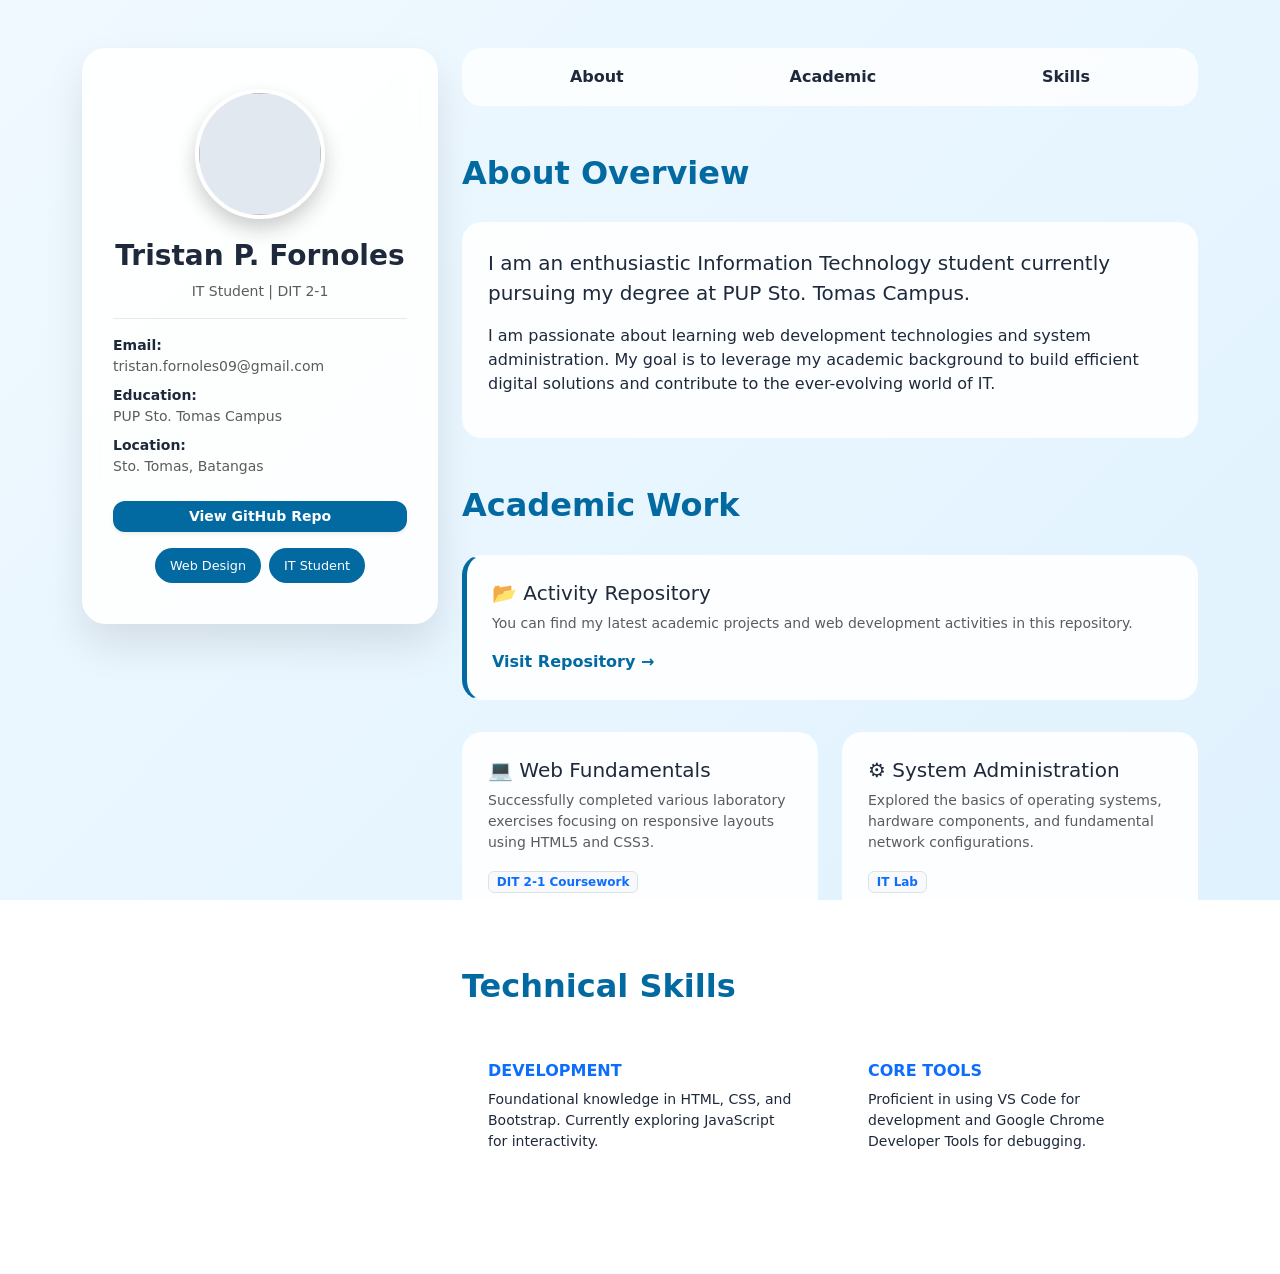
==== A02/index.html @ 81a54906 "Restored midterm-project folder to repository" ====
<!DOCTYPE html>
<html lang="en">

<head>
    <meta charset="UTF-8">
    <meta name="viewport" content="width=device-width, initial-scale=1">
    <title>Tristan P. Fornoles | Portfolio</title>

    <link href="https://cdn.jsdelivr.net/npm/bootstrap@5.3.2/dist/css/bootstrap.min.css" rel="stylesheet">
    <link href="https://unpkg.com/aos@2.3.1/dist/aos.css" rel="stylesheet">

    <style>
        :root {
            --bg-color: linear-gradient(135deg, #f0f9ff 0%, #e0f2fe 100%);
            --card-bg: rgba(255, 255, 255, 0.9);
            --text-main: #1e293b;
            --text-muted: #64748b;
            --primary-blue: #0369a1;
            --accent-blue: #38bdf8;
            --nav-bg: rgba(255, 255, 255, 0.8);
        }

        body {
            background: var(--bg-color);
            background-attachment: fixed;
            color: var(--text-main);
            font-family: 'Inter', system-ui, -apple-system, sans-serif;
            transition: all 0.3s ease;
            min-height: 100vh;
        }

        .profile-card {
            background: var(--card-bg);
            border-radius: 24px;
            padding: 40px 30px;
            box-shadow: 0 20px 40px rgba(0, 0, 0, 0.1);
            backdrop-filter: blur(12px);
            border: 1px solid rgba(255, 255, 255, 0.1);
            position: sticky;
            top: 20px;
            text-align: center;
        }

        .profile-img-container {
            width: 130px;
            height: 130px;
            border-radius: 50%;
            margin: 0 auto 20px;
            overflow: hidden;
            box-shadow: 0 10px 20px rgba(0, 0, 0, 0.2);
            border: 4px solid white;
            background-color: #e2e8f0;
        }

        .profile-img-container img {
            width: 100%;
            height: 100%;
            object-fit: cover;
            display: block;
        }

        .info-card {
            background: var(--card-bg);
            border-radius: 20px;
            padding: 25px;
            border: 1px solid rgba(255, 255, 255, 0.05);
            transition: transform 0.4s ease, border 0.3s ease;
            height: 100%;
        }

        .info-card:hover {
            transform: translateY(-8px);
            border-color: var(--accent-blue);
        }

        .navbar {
            background: var(--nav-bg) !important;
            backdrop-filter: blur(10px);
            border-radius: 20px;
            border: 1px solid rgba(255, 255, 255, 0.1);
        }

        .nav-link {
            color: var(--text-main) !important;
            font-weight: 600;
        }

        .section-title {
            color: var(--primary-blue);
            font-weight: 800;
            margin-bottom: 30px;
        }

        .badge-custom {
            background: var(--primary-blue);
            color: white;
            padding: 8px 15px;
            border-radius: 50px;
            font-size: 0.8rem;
        }

        .btn-repo {
            background-color: var(--primary-blue);
            color: white;
            border-radius: 12px;
            font-weight: 600;
            transition: all 0.3s;
        }

        .btn-repo:hover {
            background-color: var(--accent-blue);
            color: white;
            transform: scale(1.05);
        }

        html {
            scroll-behavior: smooth;
        }
    </style>
</head>

<body>

    <div class="container py-5">
        <div class="row">

            <div class="col-lg-4 mb-4" data-aos="fade-right">
                <div class="profile-card">

                    <div class="profile-img-container">
                        <img src="profile.jpg" alt="">👤
                    </div>

                    <h3 class="fw-bold">Tristan P. Fornoles</h3>
                    <p class="text-muted small">IT Student | DIT 2-1</p>

                    <hr style="opacity: 0.1;">

                    <div class="text-start small">
                        <p class="mb-2"><strong>Email:</strong><br><span
                                class="text-muted text-break">tristan.fornoles09@gmail.com</span></p>
                        <p class="mb-2"><strong>Education:</strong><br><span class="text-muted text-wrap">PUP Sto. Tomas
                                Campus</span></p>
                        <p class="mb-0"><strong>Location:</strong><br><span class="text-muted">Sto. Tomas,
                                Batangas</span></p>
                    </div>

                    <div class="mt-4">
                        <a href="https://tannnzxc.github.io/tan.github.io/" target="_blank" class="btn btn-repo btn-sm w-100 shadow-sm">View GitHub Repo</a>
                    </div>

                    <div class="d-flex justify-content-center gap-2 mt-3">
                        <span class="badge-custom">Web Design</span>
                        <span class="badge-custom">IT Student</span>
                    </div>
                </div>
            </div>

            <div class="col-lg-8">

                <nav class="navbar navbar-expand p-2 mb-5 px-4" data-aos="fade-down">
                    <div class="navbar-nav w-100 justify-content-around text-center">
                        <a class="nav-link" href="#about">About</a>
                        <a class="nav-link" href="#academic">Academic</a>
                        <a class="nav-link" href="#skills">Skills</a>
                    </div>
                </nav>

                <section id="about" class="mb-5" data-aos="fade-up">
                    <h2 class="section-title">About Overview</h2>
                    <div class="info-card">
                        <p class="lead">I am an enthusiastic Information Technology student currently pursuing my degree
                            at PUP Sto. Tomas Campus.</p>
                        <p>I am passionate about learning web development technologies and system administration. My
                            goal is to leverage my academic background to build efficient digital solutions and
                            contribute to the ever-evolving world of IT.</p>
                    </div>
                </section>

                <section id="academic" class="mb-5">
                    <h2 class="section-title" data-aos="fade-up">Academic Work</h2>
                    <div class="row g-4">
                        <div class="col-md-12 mb-2" data-aos="zoom-in">
                            <div class="info-card" style="border-left: 5px solid var(--primary-blue);">
                                <h5>📂 Activity Repository</h5>
                                <p class="text-muted small">You can find my latest academic projects and web development activities in this repository.</p>
                                <a href="https://tannnzxc.github.io/tan.github.io/" target="_blank" class="text-decoration-none fw-bold" style="color: var(--primary-blue);">Visit Repository →</a>
                            </div>
                        </div>

                        <div class="col-md-6" data-aos="zoom-in" data-aos-delay="100">
                            <div class="info-card">
                                <h5>💻 Web Fundamentals</h5>
                                <p class="text-muted small">Successfully completed various laboratory exercises focusing
                                    on responsive layouts using HTML5 and CSS3.</p>
                                <span class="badge bg-light text-primary border">DIT 2-1 Coursework</span>
                            </div>
                        </div>
                        <div class="col-md-6" data-aos="zoom-in" data-aos-delay="200">
                            <div class="info-card">
                                <h5>⚙️ System Administration</h5>
                                <p class="text-muted small">Explored the basics of operating systems, hardware
                                    components, and fundamental network configurations.</p>
                                <span class="badge bg-light text-primary border">IT Lab</span>
                            </div>
                        </div>
                    </div>
                </section>

                <section id="skills" class="mb-5">
                    <h2 class="section-title" data-aos="fade-up">Technical Skills</h2>
                    <div class="row g-4">
                        <div class="col-md-6" data-aos="fade-right">
                            <div class="info-card">
                                <h6 class="fw-bold text-primary">DEVELOPMENT</h6>
                                <p class="small mb-0">Foundational knowledge in HTML, CSS, and Bootstrap. Currently
                                    exploring JavaScript for interactivity.</p>
                            </div>
                        </div>
                        <div class="col-md-6" data-aos="fade-left">
                            <div class="info-card">
                                <h6 class="fw-bold text-primary">CORE TOOLS</h6>
                                <p class="small mb-0">Proficient in using VS Code for development and Google Chrome
                                    Developer Tools for debugging.</p>
                            </div>
                        </div>
                    </div>
                </section>

            </div>
        </div>
    </div>

    <script src="https://unpkg.com/aos@2.3.1/dist/aos.js"></script>
    <script>
        // Initialize Animations
        AOS.init({ duration: 800, once: true });
    </script>
</body>

</html>
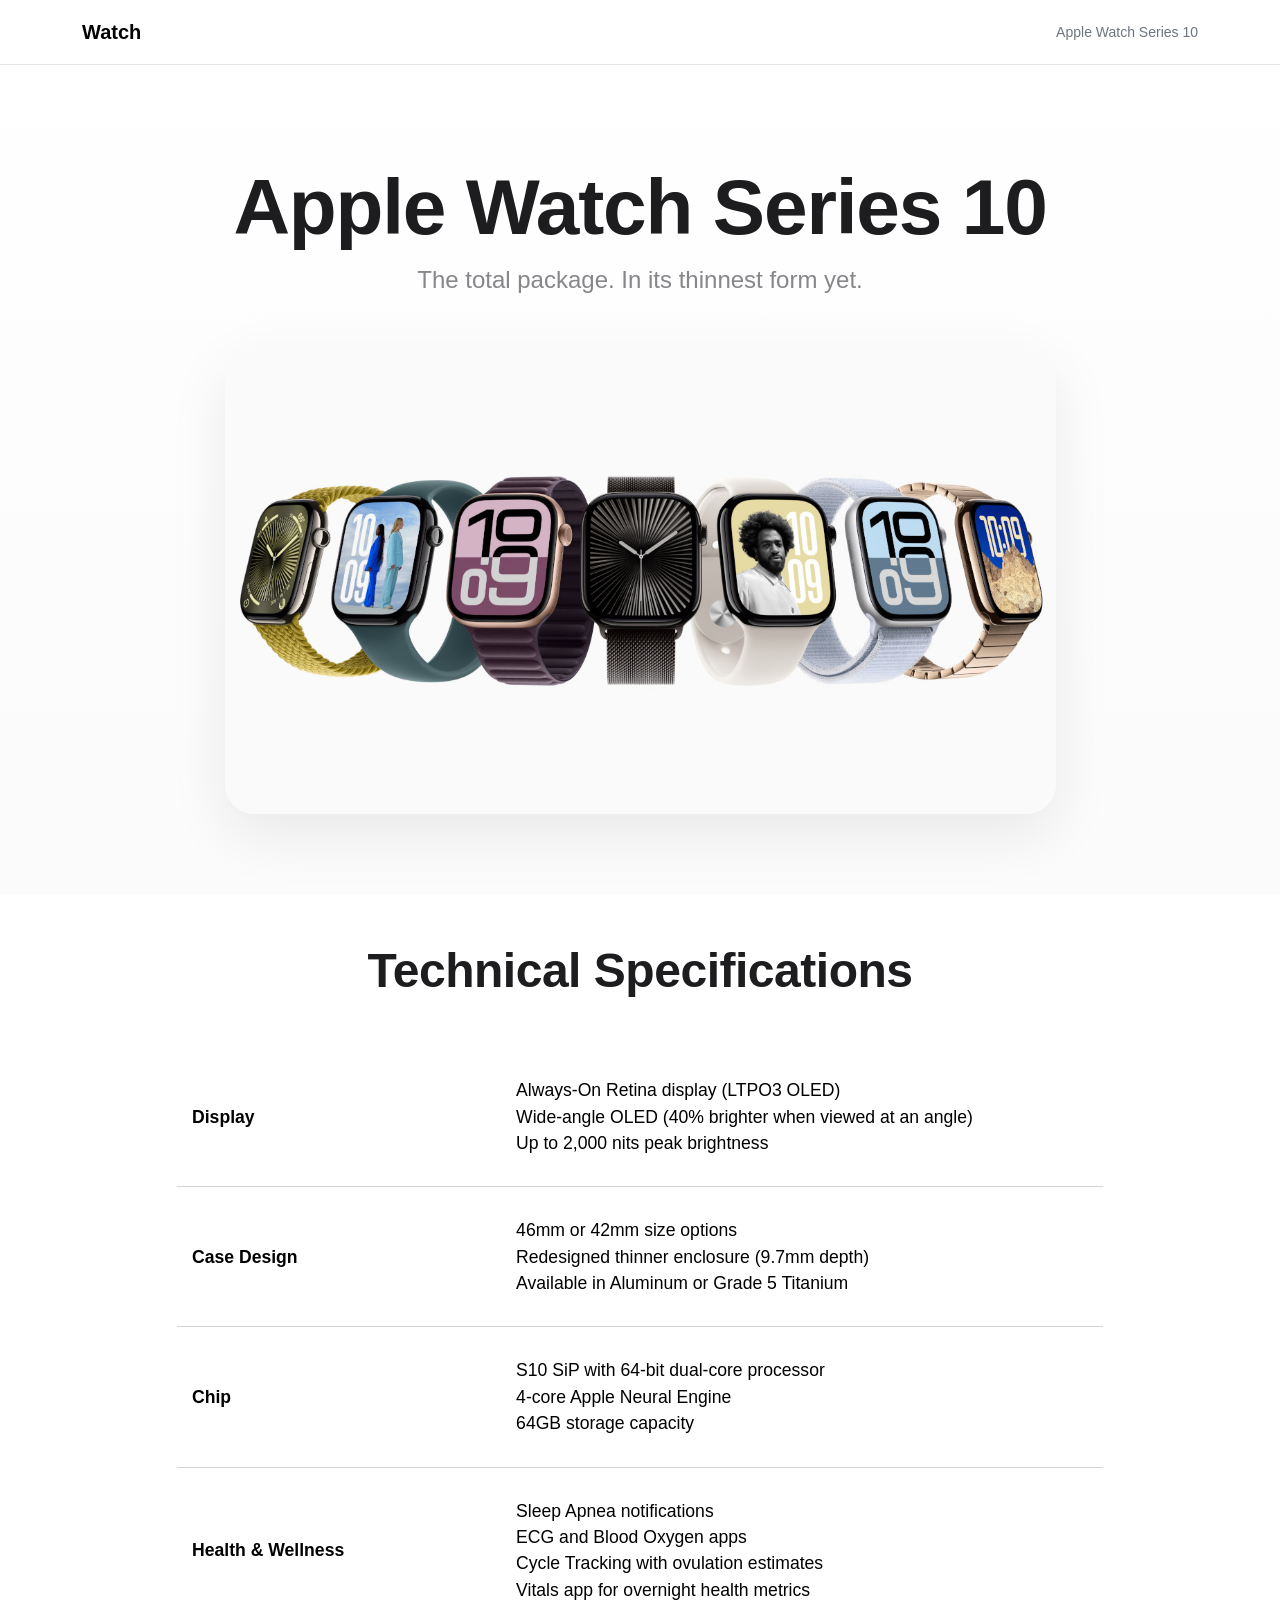
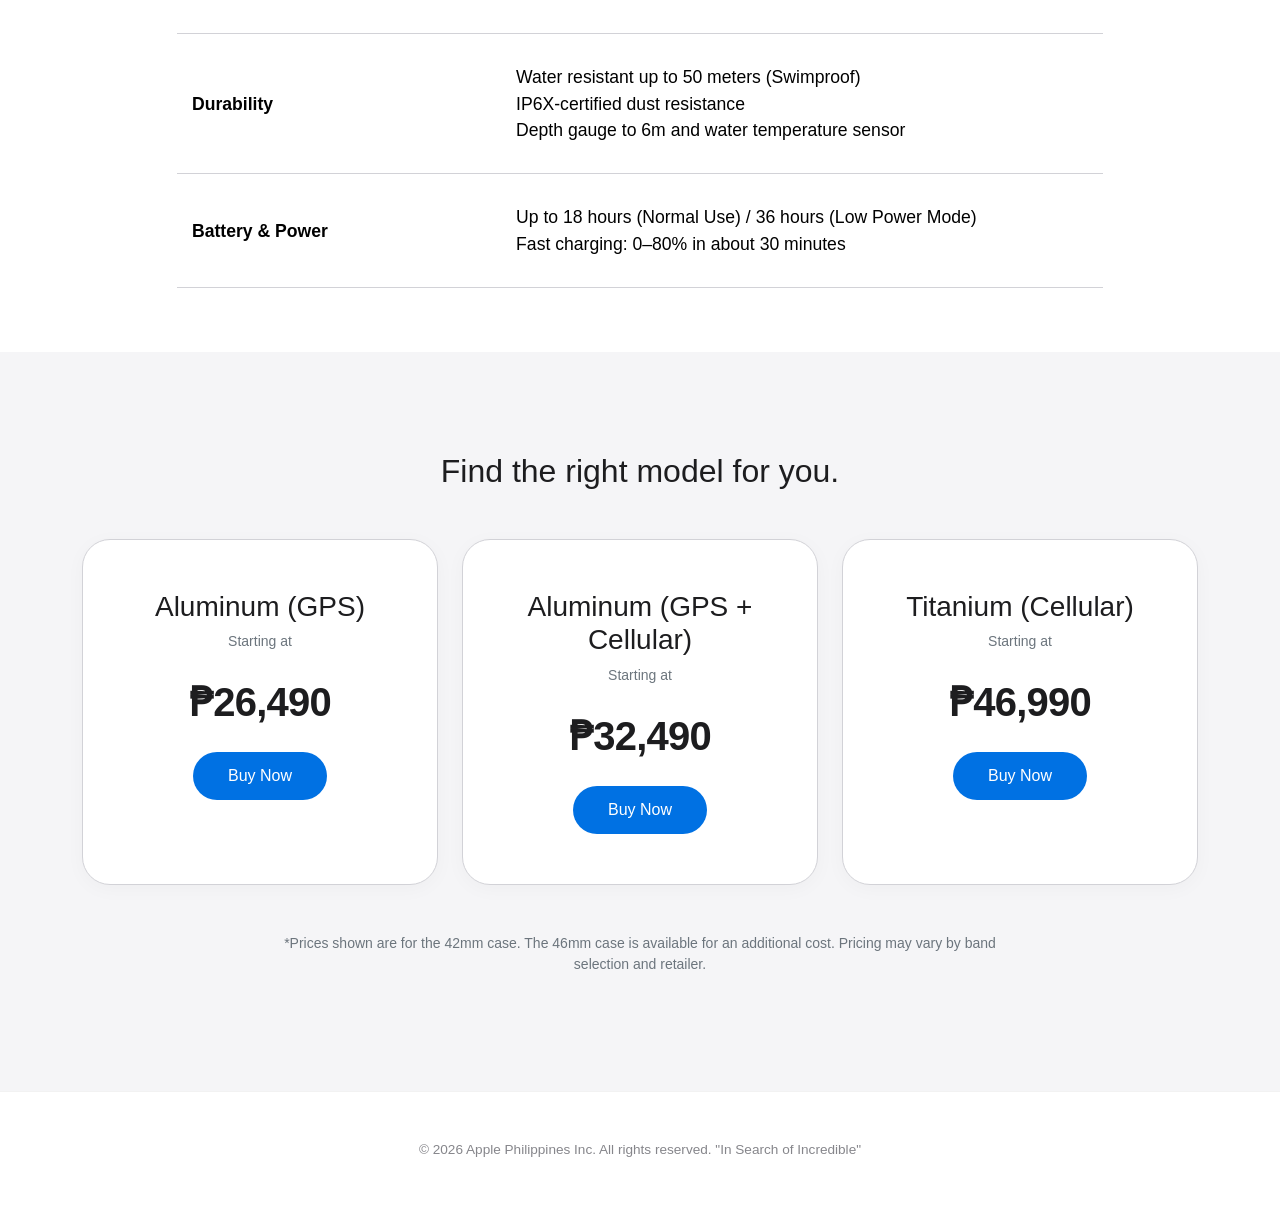
==== commit 80216105: "Redesign portfolio with light green theme, navigation pages, and updated academic projects. Restore " ====
--- a/A02/index.html
+++ b/A02/index.html
@@ -1,241 +1,289 @@
 <!DOCTYPE html>
 <html lang="en">
-
 <head>
     <meta charset="UTF-8">
-    <meta name="viewport" content="width=device-width, initial-scale=1">
-    <title>Tristan P. Fornoles | Portfolio</title>
-
-    <link href="https://cdn.jsdelivr.net/npm/bootstrap@5.3.2/dist/css/bootstrap.min.css" rel="stylesheet">
-    <link href="https://unpkg.com/aos@2.3.1/dist/aos.css" rel="stylesheet">
-
+    <meta name="viewport" content="width=device-width, initial-scale=1.0">
+    <title>Apple Watch Series 10 | Thinner. Faster. Smarter.</title>
+    
+    <link href="https://cdn.jsdelivr.net/npm/bootstrap@5.3.0/dist/css/bootstrap.min.css" rel="stylesheet">
+    
     <style>
+        /* --- CUSTOM APPLE-STYLE CSS --- */
         :root {
-            --bg-color: linear-gradient(135deg, #f0f9ff 0%, #e0f2fe 100%);
-            --card-bg: rgba(255, 255, 255, 0.9);
-            --text-main: #1e293b;
-            --text-muted: #64748b;
-            --primary-blue: #0369a1;
-            --accent-blue: #38bdf8;
-            --nav-bg: rgba(255, 255, 255, 0.8);
+            --apple-black: #1d1d1f;
+            --apple-blue: #0071e3;
+            --apple-gray: #86868b;
+            --bg-offwhite: #f5f5f7;
+            --apple-border: #d2d2d7;
+            --transition-smooth: all 0.5s cubic-bezier(0.4, 0, 0.2, 1);
         }
 
         body {
-            background: var(--bg-color);
-            background-attachment: fixed;
-            color: var(--text-main);
-            font-family: 'Inter', system-ui, -apple-system, sans-serif;
+            background-color: #fff;
+            color: var(--apple-black);
+            font-family: -apple-system, BlinkMacSystemFont, "Segoe UI", Roboto, Helvetica, Arial, sans-serif;
+            overflow-x: hidden;
+            -webkit-font-smoothing: antialiased;
+        }
+
+        /* Navigation */
+        .navbar {
+            background: rgba(255, 255, 255, 0.8) !important;
+            backdrop-filter: blur(20px);
+            -webkit-backdrop-filter: blur(20px);
+            border-bottom: 1px solid #e5e5e5;
+            padding: 15px 0;
+            z-index: 1050;
+        }
+
+        /* Hero Section */
+        .hero {
+            padding: 160px 0 80px;
+            background: linear-gradient(180deg, #fff 0%, #fbfbfb 100%);
+        }
+
+        .hero h1 { 
+            font-size: calc(2.5rem + 3vw); 
+            letter-spacing: -0.015em; 
+            font-weight: 700;
+        }
+
+        .hero p { 
+            color: var(--apple-gray); 
+            font-size: 1.5rem; 
+            font-weight: 400;
+        }
+
+        .hero-image-container img {
+            border-radius: 30px;
+            box-shadow: 0 20px 60px rgba(0,0,0,0.08);
+            transition: var(--transition-smooth);
+        }
+
+        .hero-image-container img:hover {
+            transform: scale(1.015) translateY(-10px);
+        }
+
+        /* Specs Table */
+        .specs-container h2 {
+            font-size: 3rem;
+            font-weight: 600;
+            letter-spacing: -0.01em;
+        }
+
+        .table td {
+            padding: 30px 15px;
+            border-bottom: 1px solid var(--apple-border);
+            vertical-align: middle;
+        }
+
+        .spec-label {
+            font-weight: 600;
+            color: var(--apple-black);
+            width: 35%;
+            font-size: 1.1rem;
+        }
+
+        .spec-value {
+            color: var(--apple-gray);
+            font-size: 1.1rem;
+        }
+
+        /* Pricing Section */
+        .price-section {
+            background: var(--bg-offwhite);
+            padding: 100px 0;
+        }
+
+        .price-card {
+            background: #fff;
+            padding: 50px 30px;
+            border-radius: 28px;
+            box-shadow: 0 4px 20px rgba(0,0,0,0.03);
+            transition: var(--transition-smooth);
+            height: 100%;
+            /* BAGO: Lahat ng card ngayon ay may light grey border para malinis tignan */
+            border: 1px solid var(--apple-border);
+        }
+
+        .price-card:hover {
+            transform: translateY(-15px);
+            box-shadow: 0 30px 60px rgba(0,0,0,0.1);
+            /* BAGO: Kapag hinover, nagiging blue ang border at lumalapad konti */
+            border: 2px solid var(--apple-blue);
+        }
+
+        /* INALIS NA: .price-card.featured { border-color: var(--apple-blue); } */
+
+        .price-card .amount { 
+            font-size: 2.5rem; 
+            font-weight: 700; 
+            margin: 20px 0;
+            letter-spacing: -0.02em;
+        }
+
+        /* Buy Button */
+        .buy-btn {
+            background: var(--apple-blue);
+            color: #fff;
+            border-radius: 50px;
+            padding: 12px 35px;
+            text-decoration: none;
+            display: inline-block;
+            font-weight: 500;
             transition: all 0.3s ease;
-            min-height: 100vh;
-        }
-
-        .profile-card {
-            background: var(--card-bg);
-            border-radius: 24px;
-            padding: 40px 30px;
-            box-shadow: 0 20px 40px rgba(0, 0, 0, 0.1);
-            backdrop-filter: blur(12px);
-            border: 1px solid rgba(255, 255, 255, 0.1);
-            position: sticky;
-            top: 20px;
-            text-align: center;
-        }
-
-        .profile-img-container {
-            width: 130px;
-            height: 130px;
-            border-radius: 50%;
-            margin: 0 auto 20px;
-            overflow: hidden;
-            box-shadow: 0 10px 20px rgba(0, 0, 0, 0.2);
-            border: 4px solid white;
-            background-color: #e2e8f0;
-        }
-
-        .profile-img-container img {
-            width: 100%;
-            height: 100%;
-            object-fit: cover;
-            display: block;
-        }
-
-        .info-card {
-            background: var(--card-bg);
-            border-radius: 20px;
-            padding: 25px;
-            border: 1px solid rgba(255, 255, 255, 0.05);
-            transition: transform 0.4s ease, border 0.3s ease;
-            height: 100%;
-        }
-
-        .info-card:hover {
-            transform: translateY(-8px);
-            border-color: var(--accent-blue);
-        }
-
-        .navbar {
-            background: var(--nav-bg) !important;
-            backdrop-filter: blur(10px);
-            border-radius: 20px;
-            border: 1px solid rgba(255, 255, 255, 0.1);
-        }
-
-        .nav-link {
-            color: var(--text-main) !important;
-            font-weight: 600;
-        }
-
-        .section-title {
-            color: var(--primary-blue);
-            font-weight: 800;
-            margin-bottom: 30px;
-        }
-
-        .badge-custom {
-            background: var(--primary-blue);
-            color: white;
-            padding: 8px 15px;
-            border-radius: 50px;
-            font-size: 0.8rem;
-        }
-
-        .btn-repo {
-            background-color: var(--primary-blue);
-            color: white;
-            border-radius: 12px;
-            font-weight: 600;
-            transition: all 0.3s;
-        }
-
-        .btn-repo:hover {
-            background-color: var(--accent-blue);
-            color: white;
-            transform: scale(1.05);
-        }
-
-        html {
-            scroll-behavior: smooth;
+        }
+
+        .buy-btn:hover {
+            color: #fff;
+            opacity: 0.9;
+            box-shadow: 0 8px 20px rgba(0, 113, 227, 0.3);
+        }
+
+        footer {
+            color: var(--apple-gray);
+            font-size: 0.85rem;
+            border-top: 1px solid #f2f2f2;
+        }
+
+        /* Responsive Fixes */
+        @media (max-width: 768px) {
+            .hero { padding: 120px 0 60px; }
+            .spec-label { width: 45%; }
+            .price-card { padding: 40px 20px; }
         }
     </style>
 </head>
-
 <body>
 
-    <div class="container py-5">
-        <div class="row">
-
-            <div class="col-lg-4 mb-4" data-aos="fade-right">
-                <div class="profile-card">
-
-                    <div class="profile-img-container">
-                        <img src="profile.jpg" alt="">👤
-                    </div>
-
-                    <h3 class="fw-bold">Tristan P. Fornoles</h3>
-                    <p class="text-muted small">IT Student | DIT 2-1</p>
-
-                    <hr style="opacity: 0.1;">
-
-                    <div class="text-start small">
-                        <p class="mb-2"><strong>Email:</strong><br><span
-                                class="text-muted text-break">tristan.fornoles09@gmail.com</span></p>
-                        <p class="mb-2"><strong>Education:</strong><br><span class="text-muted text-wrap">PUP Sto. Tomas
-                                Campus</span></p>
-                        <p class="mb-0"><strong>Location:</strong><br><span class="text-muted">Sto. Tomas,
-                                Batangas</span></p>
-                    </div>
-
-                    <div class="mt-4">
-                        <a href="https://tannnzxc.github.io/tan.github.io/" target="_blank" class="btn btn-repo btn-sm w-100 shadow-sm">View GitHub Repo</a>
-                    </div>
-
-                    <div class="d-flex justify-content-center gap-2 mt-3">
-                        <span class="badge-custom">Web Design</span>
-                        <span class="badge-custom">IT Student</span>
-                    </div>
-                </div>
-            </div>
-
-            <div class="col-lg-8">
-
-                <nav class="navbar navbar-expand p-2 mb-5 px-4" data-aos="fade-down">
-                    <div class="navbar-nav w-100 justify-content-around text-center">
-                        <a class="nav-link" href="#about">About</a>
-                        <a class="nav-link" href="#academic">Academic</a>
-                        <a class="nav-link" href="#skills">Skills</a>
-                    </div>
-                </nav>
-
-                <section id="about" class="mb-5" data-aos="fade-up">
-                    <h2 class="section-title">About Overview</h2>
-                    <div class="info-card">
-                        <p class="lead">I am an enthusiastic Information Technology student currently pursuing my degree
-                            at PUP Sto. Tomas Campus.</p>
-                        <p>I am passionate about learning web development technologies and system administration. My
-                            goal is to leverage my academic background to build efficient digital solutions and
-                            contribute to the ever-evolving world of IT.</p>
-                    </div>
-                </section>
-
-                <section id="academic" class="mb-5">
-                    <h2 class="section-title" data-aos="fade-up">Academic Work</h2>
-                    <div class="row g-4">
-                        <div class="col-md-12 mb-2" data-aos="zoom-in">
-                            <div class="info-card" style="border-left: 5px solid var(--primary-blue);">
-                                <h5>📂 Activity Repository</h5>
-                                <p class="text-muted small">You can find my latest academic projects and web development activities in this repository.</p>
-                                <a href="https://tannnzxc.github.io/tan.github.io/" target="_blank" class="text-decoration-none fw-bold" style="color: var(--primary-blue);">Visit Repository →</a>
-                            </div>
-                        </div>
-
-                        <div class="col-md-6" data-aos="zoom-in" data-aos-delay="100">
-                            <div class="info-card">
-                                <h5>💻 Web Fundamentals</h5>
-                                <p class="text-muted small">Successfully completed various laboratory exercises focusing
-                                    on responsive layouts using HTML5 and CSS3.</p>
-                                <span class="badge bg-light text-primary border">DIT 2-1 Coursework</span>
-                            </div>
-                        </div>
-                        <div class="col-md-6" data-aos="zoom-in" data-aos-delay="200">
-                            <div class="info-card">
-                                <h5>⚙️ System Administration</h5>
-                                <p class="text-muted small">Explored the basics of operating systems, hardware
-                                    components, and fundamental network configurations.</p>
-                                <span class="badge bg-light text-primary border">IT Lab</span>
-                            </div>
-                        </div>
-                    </div>
-                </section>
-
-                <section id="skills" class="mb-5">
-                    <h2 class="section-title" data-aos="fade-up">Technical Skills</h2>
-                    <div class="row g-4">
-                        <div class="col-md-6" data-aos="fade-right">
-                            <div class="info-card">
-                                <h6 class="fw-bold text-primary">DEVELOPMENT</h6>
-                                <p class="small mb-0">Foundational knowledge in HTML, CSS, and Bootstrap. Currently
-                                    exploring JavaScript for interactivity.</p>
-                            </div>
-                        </div>
-                        <div class="col-md-6" data-aos="fade-left">
-                            <div class="info-card">
-                                <h6 class="fw-bold text-primary">CORE TOOLS</h6>
-                                <p class="small mb-0">Proficient in using VS Code for development and Google Chrome
-                                    Developer Tools for debugging.</p>
-                            </div>
-                        </div>
-                    </div>
-                </section>
-
-            </div>
-        </div>
-    </div>
-
-    <script src="https://unpkg.com/aos@2.3.1/dist/aos.js"></script>
-    <script>
-        // Initialize Animations
-        AOS.init({ duration: 800, once: true });
-    </script>
+    <nav class="navbar navbar-light fixed-top">
+        <div class="container d-flex justify-content-between align-items-center">
+            <span class="navbar-brand mb-0 h1 fw-bold"> Watch</span>
+            <span class="text-secondary small fw-medium">Apple Watch Series 10</span>
+        </div>
+    </nav>
+
+    <header class="hero text-center">
+        <div class="container">
+            <div class="row justify-content-center">
+                <div class="col-lg-9">
+                    <h1>Apple Watch Series 10</h1>
+                    <p class="mb-5">The total package. In its thinnest form yet.</p>
+                    <div class="hero-image-container">
+                        <img src="Apple-Watch-Series-10-launch-2.jpg" alt="Apple Watch Series 10 Lineup" class="img-fluid">
+                    </div>
+                </div>
+            </div>
+        </div>
+    </header>
+
+    <section class="specs-container py-5">
+        <div class="container">
+            <h2 class="text-center mb-5">Technical Specifications</h2>
+            <div class="row justify-content-center">
+                <div class="col-lg-10">
+                    <table class="table table-borderless">
+                        <tbody>
+                            <tr>
+                                <td class="spec-label">Display</td>
+                                <td class="spec-value">
+                                    Always-On Retina display (LTPO3 OLED)<br>
+                                    Wide-angle OLED (40% brighter when viewed at an angle)<br>
+                                    Up to 2,000 nits peak brightness
+                                </td>
+                            </tr>
+                            <tr>
+                                <td class="spec-label">Case Design</td>
+                                <td class="spec-value">
+                                    46mm or 42mm size options<br>
+                                    Redesigned thinner enclosure (9.7mm depth)<br>
+                                    Available in Aluminum or Grade 5 Titanium
+                                </td>
+                            </tr>
+                            <tr>
+                                <td class="spec-label">Chip</td>
+                                <td class="spec-value">
+                                    S10 SiP with 64-bit dual-core processor<br>
+                                    4-core Apple Neural Engine<br>
+                                    64GB storage capacity
+                                </td>
+                            </tr>
+                            <tr>
+                                <td class="spec-label">Health & Wellness</td>
+                                <td class="spec-value">
+                                    Sleep Apnea notifications<br>
+                                    ECG and Blood Oxygen apps<br>
+                                    Cycle Tracking with ovulation estimates<br>
+                                    Vitals app for overnight health metrics
+                                </td>
+                            </tr>
+                            <tr>
+                                <td class="spec-label">Durability</td>
+                                <td class="spec-value">
+                                    Water resistant up to 50 meters (Swimproof)<br>
+                                    IP6X-certified dust resistance<br>
+                                    Depth gauge to 6m and water temperature sensor
+                                </td>
+                            </tr>
+                            <tr>
+                                <td class="spec-label">Battery & Power</td>
+                                <td class="spec-value">
+                                    Up to 18 hours (Normal Use) / 36 hours (Low Power Mode)<br>
+                                    Fast charging: 0–80% in about 30 minutes
+                                </td>
+                            </tr>
+                        </tbody>
+                    </table>
+                </div>
+            </div>
+        </div>
+    </section>
+
+    <section class="price-section">
+        <div class="container text-center">
+            <h2 class="mb-5">Find the right model for you.</h2>
+            <div class="row g-4 justify-content-center">
+                <div class="col-md-6 col-lg-4">
+                    <div class="price-card">
+                        <h3>Aluminum (GPS)</h3>
+                        <p class="text-secondary small mb-0">Starting at</p>
+                        <div class="amount">₱26,490</div>
+                        <a href="#" class="buy-btn">Buy Now</a>
+                    </div>
+                </div>
+                <div class="col-md-6 col-lg-4">
+                    <div class="price-card">
+                        <h3>Aluminum (GPS + Cellular)</h3>
+                        <p class="text-secondary small mb-0">Starting at</p>
+                        <div class="amount">₱32,490</div>
+                        <a href="#" class="buy-btn">Buy Now</a>
+                    </div>
+                </div>
+                <div class="col-md-6 col-lg-4">
+                    <div class="price-card">
+                        <h3>Titanium (Cellular)</h3>
+                        <p class="text-secondary small mb-0">Starting at</p>
+                        <div class="amount">₱46,990</div>
+                        <a href="#" class="buy-btn">Buy Now</a>
+                    </div>
+                </div>
+            </div>
+            <div class="row justify-content-center mt-5">
+                <div class="col-lg-8">
+                    <p class="text-secondary small">
+                        *Prices shown are for the 42mm case. The 46mm case is available for an additional cost. Pricing may vary by band selection and retailer.
+                    </p>
+                </div>
+            </div>
+        </div>
+    </section>
+
+    <footer class="py-5 text-center bg-white">
+        <div class="container">
+            <p class="mb-0">© 2026 Apple Philippines Inc. All rights reserved. "In Search of Incredible"</p>
+        </div>
+    </footer>
+
+    <script src="https://cdn.jsdelivr.net/npm/bootstrap@5.3.0/dist/js/bootstrap.bundle.min.js"></script>
 </body>
-
 </html>
